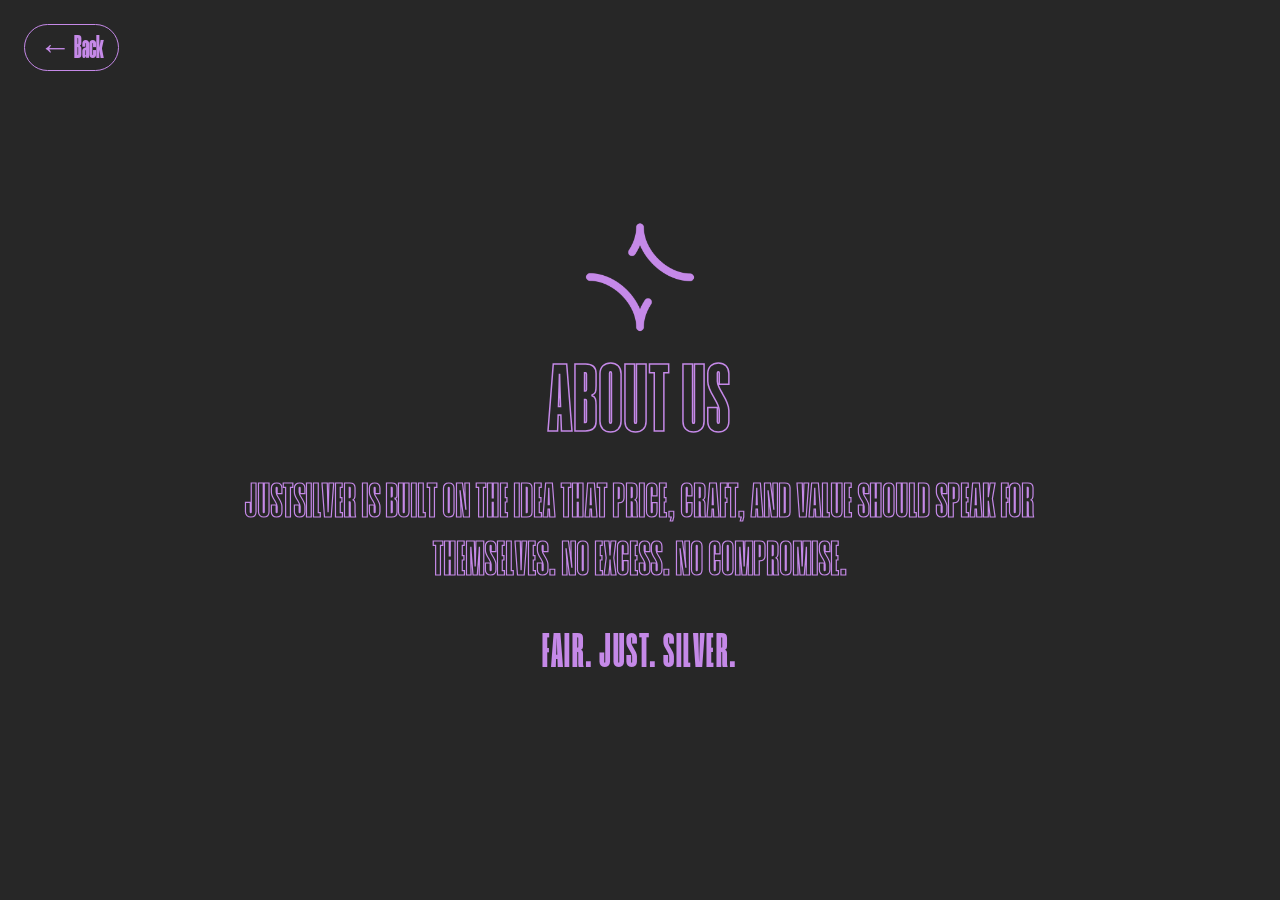
==== about.html @ 57898a16 "init commit" ====
<!DOCTYPE html>
<html lang="en">
<head>
    <meta charset="UTF-8">
    <title>About — JUSTSILVER</title>
    <link rel="icon" type="image/png" href="logo.png">

    <style>
        @font-face {
            font-family: 'Humane';
            src: url('humane-bold.otf') format('opentype');
            font-weight: bold;
            font-style: normal;
        }

        * {
            margin: 0;
            padding: 0;
            box-sizing: border-box;
        }

        html, body {
            width: 100%;
            height: 100%;
            background-color: #272727;
            font-family: 'Humane', sans-serif;
        }

        body {
            opacity: 0;
            transition: opacity 0.4s ease;
        }

        body.loaded {
            opacity: 1;
        }

        .container {
            height: 100%;
            max-width: 900px;
            margin: 0 auto;
            display: flex;
            flex-direction: column;
            align-items: center;
            justify-content: center;
            gap: 24px;
            text-align: center;
        }

        /* Back button */
        .back {
            position: absolute;
            top: 24px;
            left: 24px;
            font-size: 32px;
            color: #C589E8;
            text-decoration: none;
            border: 1px solid #C589E8;
            padding: 4px 14px;
            border-radius: 999px;
        }

        img.logo {
            max-width: 110px;
            height: auto;
        }

        /* Outlined title */
        .title {
            font-size: 96px;
            color: transparent;
            -webkit-text-stroke: 1.5px #C589E8;
            letter-spacing: 2px;
        }

        /* Outlined body text */
        .about-text {
            font-size: 48px;
            color: transparent;
            -webkit-text-stroke: 1.2px #C589E8;
            line-height: 1.2;
            letter-spacing: 1px;
        }

        /* Filled closing line */
        .closing {
            margin-top: 16px;
            font-size: 48px;
            color: #C589E8;
            letter-spacing: 1.5px;
        }
    </style>
</head>

<body>
    <a href="index.html" class="back transition-link">← Back</a>

    <div class="container">
        <img src="logo.png" alt="JUSTSILVER Logo" class="logo">

        <div class="title">ABOUT US</div>

        <div class="about-text">
            JUSTSILVER IS BUILT ON THE IDEA THAT PRICE, CRAFT,
            AND VALUE SHOULD SPEAK FOR THEMSELVES.
            NO EXCESS. NO COMPROMISE.
        </div>

        <div class="closing">
            FAIR. JUST. SILVER.
        </div>
    </div>

    <script>
        window.addEventListener('load', () => {
            document.body.classList.add('loaded');
        });

        document.querySelectorAll('.transition-link').forEach(link => {
            link.addEventListener('click', e => {
                e.preventDefault();
                const href = link.getAttribute('href');
                document.body.classList.remove('loaded');
                setTimeout(() => {
                    window.location.href = href;
                }, 400);
            });
        });
    </script>
</body>
</html>
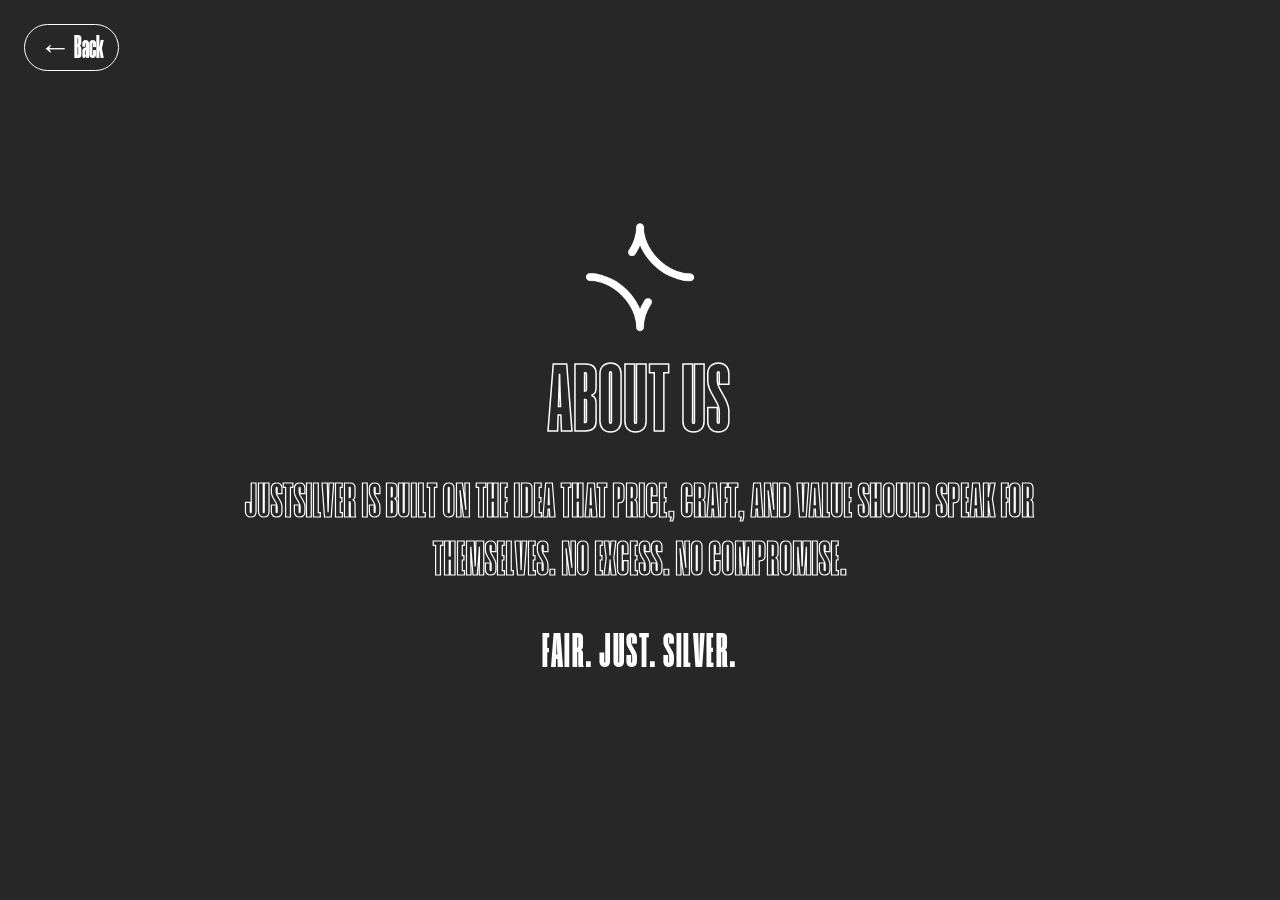
==== commit 1fb32177: "Add files via upload" ====
--- a/about.html
+++ b/about.html
@@ -23,12 +23,17 @@
             width: 100%;
             height: 100%;
             background-color: #272727;
+            background-image: url('WebsiteGradient.png');
+            background-size: cover;
+            background-position: center;
+            background-repeat: no-repeat;
             font-family: 'Humane', sans-serif;
         }
 
         body {
             opacity: 0;
             transition: opacity 0.4s ease;
+            overflow: hidden;
         }
 
         body.loaded {
@@ -53,9 +58,9 @@
             top: 24px;
             left: 24px;
             font-size: 32px;
-            color: #C589E8;
+            color: #FFFFFF;
             text-decoration: none;
-            border: 1px solid #C589E8;
+            border: 1px solid #FFFFFF;
             padding: 4px 14px;
             border-radius: 999px;
         }
@@ -69,7 +74,7 @@
         .title {
             font-size: 96px;
             color: transparent;
-            -webkit-text-stroke: 1.5px #C589E8;
+            -webkit-text-stroke: 1.5px #FFFFFF;
             letter-spacing: 2px;
         }
 
@@ -77,7 +82,7 @@
         .about-text {
             font-size: 48px;
             color: transparent;
-            -webkit-text-stroke: 1.2px #C589E8;
+            -webkit-text-stroke: 1.2px #FFFFFF;
             line-height: 1.2;
             letter-spacing: 1px;
         }
@@ -86,7 +91,7 @@
         .closing {
             margin-top: 16px;
             font-size: 48px;
-            color: #C589E8;
+            color: #FFFFFF;
             letter-spacing: 1.5px;
         }
     </style>
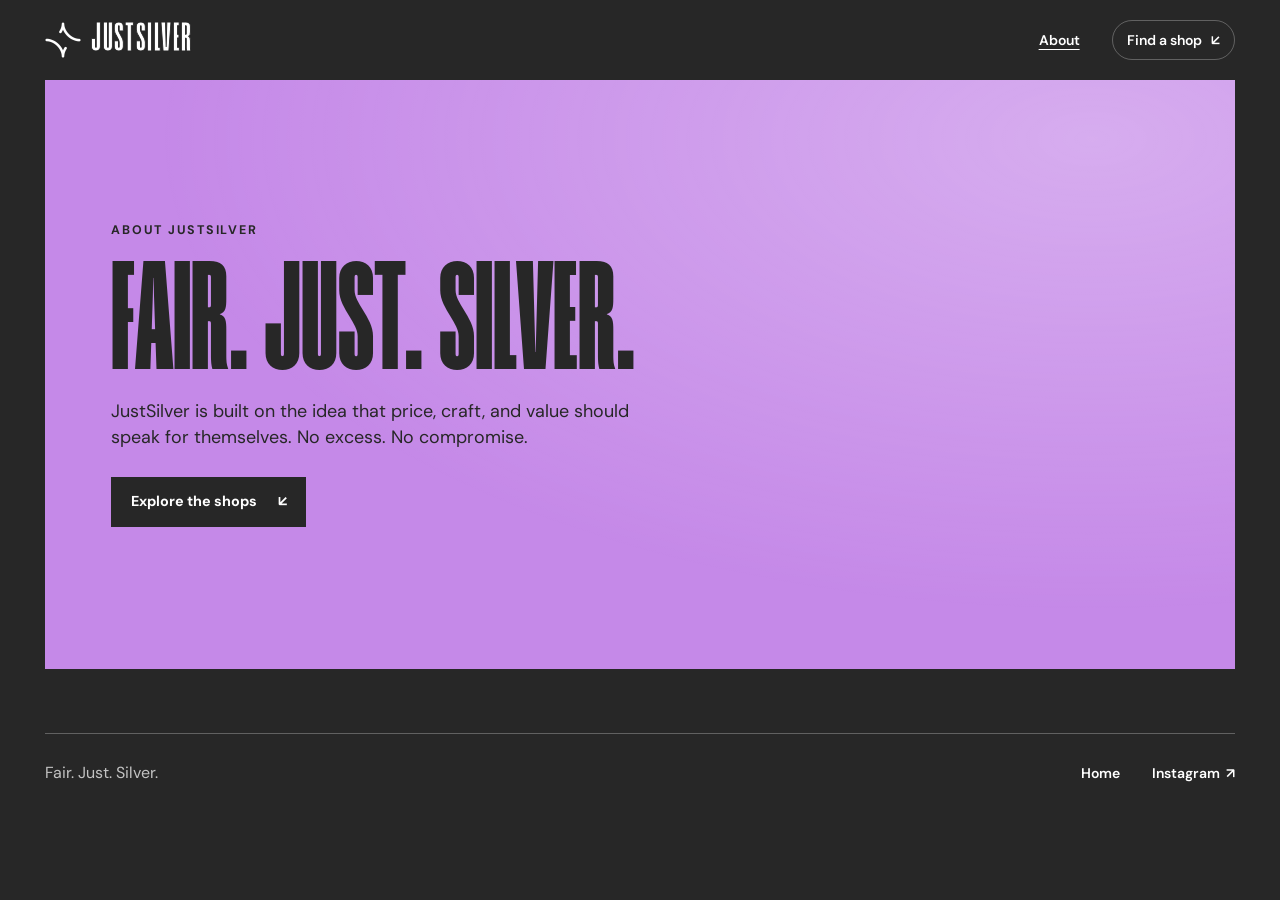
==== commit 2ee85ec2: "new design version v1" ====
--- a/about.html
+++ b/about.html
@@ -1,136 +1,48 @@
-<!DOCTYPE html>
+<!doctype html>
 <html lang="en">
 <head>
-    <meta charset="UTF-8">
-    <title>About — JUSTSILVER</title>
-    <link rel="icon" type="image/png" href="logo.png">
+  <meta charset="utf-8">
+  <meta name="viewport" content="width=device-width, initial-scale=1">
+  <meta name="description" content="About JustSilver, a vintage sterling silver jewelry shop.">
+  <meta name="theme-color" content="#272727">
+  <title>About — JustSilver</title>
+  <link rel="icon" href="mark.png" type="image/png">
+  <link rel="preconnect" href="https://fonts.googleapis.com">
+  <link rel="preconnect" href="https://fonts.gstatic.com" crossorigin>
+  <link rel="stylesheet" href="https://fonts.googleapis.com/css2?family=DM+Sans:wght@400..700&display=swap">
+  <link rel="stylesheet" href="brand-font.css">
+  <link rel="stylesheet" href="site.css">
+</head>
+<body>
+  <a class="skip-link" href="#main">Skip to content</a>
+  <header class="site-header shell">
+    <a class="brand" href="index.html" aria-label="JustSilver home">
+      <img src="mark.png" alt="" width="36" height="36">
+      <span>JUSTSILVER</span>
+    </a>
+    <nav class="site-nav" aria-label="Main navigation">
+      <a href="about.html" aria-current="page">About</a>
+      <a class="nav-shop" href="index.html#shops">Find a shop <span aria-hidden="true">↙</span></a>
+    </nav>
+  </header>
 
-    <style>
-        @font-face {
-            font-family: 'Humane';
-            src: url('humane-bold.otf') format('opentype');
-            font-weight: bold;
-            font-style: normal;
-        }
+  <main id="main" class="shell">
+    <section class="about-panel" aria-labelledby="about-title">
+      <div class="about-copy">
+        <p class="eyebrow">About JustSilver</p>
+        <h1 id="about-title">FAIR. JUST. SILVER.</h1>
+        <p>JustSilver is built on the idea that price, craft, and value should speak for themselves. No excess. No compromise.</p>
+        <a class="button" href="index.html#shops">Explore the shops <span aria-hidden="true">↙</span></a>
+      </div>
+    </section>
+  </main>
 
-        * {
-            margin: 0;
-            padding: 0;
-            box-sizing: border-box;
-        }
-
-        html, body {
-            width: 100%;
-            height: 100%;
-            background-color: #272727;
-            background-image: url('WebsiteGradient.png');
-            background-size: cover;
-            background-position: center;
-            background-repeat: no-repeat;
-            font-family: 'Humane', sans-serif;
-        }
-
-        body {
-            opacity: 0;
-            transition: opacity 0.4s ease;
-            overflow: hidden;
-        }
-
-        body.loaded {
-            opacity: 1;
-        }
-
-        .container {
-            height: 100%;
-            max-width: 900px;
-            margin: 0 auto;
-            display: flex;
-            flex-direction: column;
-            align-items: center;
-            justify-content: center;
-            gap: 24px;
-            text-align: center;
-        }
-
-        /* Back button */
-        .back {
-            position: absolute;
-            top: 24px;
-            left: 24px;
-            font-size: 32px;
-            color: #FFFFFF;
-            text-decoration: none;
-            border: 1px solid #FFFFFF;
-            padding: 4px 14px;
-            border-radius: 999px;
-        }
-
-        img.logo {
-            max-width: 110px;
-            height: auto;
-        }
-
-        /* Outlined title */
-        .title {
-            font-size: 96px;
-            color: transparent;
-            -webkit-text-stroke: 1.5px #FFFFFF;
-            letter-spacing: 2px;
-        }
-
-        /* Outlined body text */
-        .about-text {
-            font-size: 48px;
-            color: transparent;
-            -webkit-text-stroke: 1.2px #FFFFFF;
-            line-height: 1.2;
-            letter-spacing: 1px;
-        }
-
-        /* Filled closing line */
-        .closing {
-            margin-top: 16px;
-            font-size: 48px;
-            color: #FFFFFF;
-            letter-spacing: 1.5px;
-        }
-    </style>
-</head>
-
-<body>
-    <a href="index.html" class="back transition-link">← Back</a>
-
-    <div class="container">
-        <img src="logo.png" alt="JUSTSILVER Logo" class="logo">
-
-        <div class="title">ABOUT US</div>
-
-        <div class="about-text">
-            JUSTSILVER IS BUILT ON THE IDEA THAT PRICE, CRAFT,
-            AND VALUE SHOULD SPEAK FOR THEMSELVES.
-            NO EXCESS. NO COMPROMISE.
-        </div>
-
-        <div class="closing">
-            FAIR. JUST. SILVER.
-        </div>
-    </div>
-
-    <script>
-        window.addEventListener('load', () => {
-            document.body.classList.add('loaded');
-        });
-
-        document.querySelectorAll('.transition-link').forEach(link => {
-            link.addEventListener('click', e => {
-                e.preventDefault();
-                const href = link.getAttribute('href');
-                document.body.classList.remove('loaded');
-                setTimeout(() => {
-                    window.location.href = href;
-                }, 400);
-            });
-        });
-    </script>
+  <footer class="site-footer shell">
+    <p>Fair. Just. Silver.</p>
+    <nav aria-label="Footer navigation">
+      <a href="index.html">Home</a>
+      <a href="https://www.instagram.com/justsilverstore/">Instagram <span aria-hidden="true">↗</span></a>
+    </nav>
+  </footer>
 </body>
 </html>
--- a/brand-font.css
+++ b/brand-font.css
@@ -0,0 +1,7 @@
+@font-face {
+  font-family: Humane;
+  src: url("[data-uri]") format("opentype");
+  font-style: normal;
+  font-weight: 700;
+  font-display: swap;
+}
--- a/site.css
+++ b/site.css
@@ -0,0 +1,369 @@
+:root {
+  --header-height: 5rem;
+  --space: #0e0c15;
+  color-scheme: dark;
+  --pink: #C589E8;
+  --grey: #272727;
+  --white: #FFFFFF;
+  --muted: rgb(255 255 255 / 72%);
+  --line: rgb(255 255 255 / 27%);
+  --body-font: "DM Sans", system-ui, sans-serif;
+  --display-font: Humane, "Arial Narrow", "Helvetica Neue", sans-serif;
+}
+
+*, *::before, *::after { box-sizing: border-box; }
+
+body {
+  margin: 0;
+  background: var(--grey);
+  color: var(--white);
+  font-family: var(--body-font);
+  line-height: 1.5;
+}
+
+h1, h2, p { margin: 0; }
+a { color: inherit; }
+img { display: block; max-width: 100%; }
+
+a:focus-visible {
+  outline: 2px solid currentColor;
+  outline-offset: 5px;
+}
+
+.skip-link {
+  position: fixed;
+  z-index: 5;
+  inset: 12px auto auto 12px;
+  padding: 8px 14px;
+  background: var(--white);
+  color: var(--grey);
+  transform: translateY(-150%);
+}
+
+.skip-link:focus { transform: none; }
+
+.shell {
+  width: min(100% - clamp(2rem, 7vw, 8rem), 90rem);
+  margin-inline: auto;
+}
+
+.site-header, .site-footer {
+  display: flex;
+  justify-content: space-between;
+  align-items: center;
+  gap: 1rem;
+}
+
+.site-header { min-height: var(--header-height); }
+
+.home .site-header {
+  position: relative;
+  z-index: 1;
+}
+
+.brand {
+  display: inline-flex;
+  align-items: center;
+  gap: .65rem;
+  text-decoration: none;
+}
+
+.brand img { object-fit: contain; }
+
+.brand span {
+  font-family: var(--display-font);
+  font-weight: 700;
+  font-size: 2.55rem;
+  line-height: .75;
+  letter-spacing: .035em;
+  -webkit-text-stroke: .85px var(--grey);
+}
+
+.home .brand span { -webkit-text-stroke-color: var(--space); }
+
+.site-nav, .site-footer nav {
+  display: flex;
+  align-items: center;
+  gap: clamp(.85rem, 2.5vw, 2rem);
+}
+
+.site-nav a, .site-footer a {
+  font-size: .875rem;
+  font-weight: 600;
+  text-decoration: none;
+  text-underline-offset: .25em;
+}
+
+.site-nav a:hover, .site-footer a:hover,
+.site-nav a[aria-current="page"] { text-decoration: underline; }
+
+.site-nav .nav-shop {
+  display: inline-flex;
+  align-items: center;
+  gap: .55rem;
+  padding: .55rem .9rem;
+  border: 1px solid var(--line);
+  border-radius: 999px;
+  transition: background-color 180ms, color 180ms, border-color 180ms;
+}
+
+.site-nav .nav-shop:hover {
+  background: var(--pink);
+  color: var(--grey);
+  border-color: var(--pink);
+  text-decoration: none;
+}
+
+.hero, .about-panel {
+  position: relative;
+  display: grid;
+  align-items: center;
+  overflow: hidden;
+}
+
+.hero {
+  min-height: clamp(28rem, 43vw, 39rem);
+  color: var(--white);
+}
+
+.hero h1 span { color: var(--pink); }
+
+.space-intro {
+  position: relative;
+  isolation: isolate;
+}
+
+.space-field {
+  position: absolute;
+  z-index: -2;
+  inset: calc(-1 * var(--header-height)) 0 0;
+  width: 100%;
+  height: calc(100% + var(--header-height));
+  pointer-events: none;
+  background: radial-gradient(ellipse at 93% 105%, rgb(197 137 232 / 7%), transparent 50%), var(--space);
+}
+
+.hero-art {
+  position: absolute;
+  z-index: -1;
+  inset: 0 0 0 38%;
+  display: grid;
+  place-items: center;
+  pointer-events: none;
+}
+
+.bracelet-cutout { position: absolute; }
+
+.bracelet-float {
+  width: min(78%, 38rem);
+  animation: bracelet-float 7s ease-in-out infinite;
+}
+
+.hero-bracelet {
+  --bracelet-angle: -9deg;
+  width: 100%;
+  height: auto;
+  filter: brightness(.89);
+  clip-path: url("#bracelet-cutout");
+  transform: perspective(62rem) rotateX(var(--bracelet-x, 0deg)) rotateY(var(--bracelet-y, 0deg))
+    rotate(var(--bracelet-angle));
+}
+
+@keyframes bracelet-float {
+  50% { transform: translateY(-12px); }
+}
+
+.hero-copy, .about-copy {
+  padding: clamp(2rem, 5.2vw, 5.5rem);
+}
+
+.eyebrow {
+  font-weight: 700;
+  font-size: .78rem;
+  letter-spacing: .14em;
+  text-transform: uppercase;
+}
+
+.hero h1, .about-panel h1, .section-heading h2 {
+  font-family: var(--display-font);
+  font-weight: 700;
+  text-wrap: balance;
+}
+
+.hero h1, .about-panel h1 {
+  margin-block: .19em .09em;
+  font-size: clamp(5.3rem, 12vw, 11.75rem);
+  line-height: .745;
+}
+
+.hero-description, .about-copy > p:not(.eyebrow) {
+  font-size: clamp(1rem, 1.4vw, 1.2rem);
+  max-width: 36ch;
+}
+
+.button {
+  display: inline-flex;
+  align-items: center;
+  justify-content: space-between;
+  gap: 1.3rem;
+  min-height: 3.15rem;
+  margin-top: 1.6rem;
+  padding: .65rem 1.15rem;
+  background: var(--grey);
+  color: var(--white);
+  border: 1px solid var(--grey);
+  font-size: .9rem;
+  font-weight: 700;
+  text-decoration: none;
+  transition: background-color 180ms, color 180ms;
+}
+
+.button:focus-visible { outline-color: var(--grey); }
+
+.button:hover {
+  background: var(--white);
+  color: var(--grey);
+}
+
+.hero .button {
+  background: var(--white);
+  border-color: var(--white);
+  color: var(--grey);
+}
+
+.hero .button:hover {
+  background: var(--pink);
+  border-color: var(--pink);
+}
+
+.hero .button:focus-visible { outline-color: var(--white); }
+
+.button span, .shop-arrow { transition: transform 200ms ease; }
+.button:hover span { transform: translateY(3px); }
+
+.shops {
+  padding-block: clamp(2.5rem, 5.3vw, 5rem);
+  scroll-margin-block-start: 1.2rem;
+}
+
+.section-heading {
+  display: flex;
+  justify-content: space-between;
+  align-items: baseline;
+  flex-wrap: wrap;
+  column-gap: 1.5rem;
+  row-gap: .4rem;
+  margin-bottom: 1.15rem;
+}
+
+.section-heading h2 {
+  font-size: clamp(3.2rem, 5.5vw, 5.5rem);
+  line-height: .9;
+}
+
+.section-heading p { color: var(--muted); }
+
+.shop-list {
+  display: grid;
+  grid-template-columns: repeat(3, minmax(0, 1fr));
+  gap: .8rem;
+  padding: 0;
+  margin: 0;
+  list-style: none;
+}
+
+.shop-card {
+  display: flex;
+  align-items: center;
+  justify-content: space-between;
+  gap: .65rem;
+  min-height: clamp(5.5rem, 11vw, 9.5rem);
+  padding: .7rem clamp(.85rem, 2.2vw, 2.1rem);
+  border: 1px solid var(--line);
+  text-decoration: none;
+  transition: background-color 200ms, border-color 200ms, color 200ms;
+}
+
+.shop-card:hover, .shop-card:focus-visible {
+  background: var(--pink);
+  border-color: var(--pink);
+  color: var(--grey);
+}
+
+.shop-card:focus-visible { outline-color: var(--white); }
+
+.shop-name {
+  font-weight: 600;
+  font-size: clamp(1.6rem, 3.25vw, 3.2rem);
+  letter-spacing: -.065em;
+  line-height: 1;
+}
+
+.shop-arrow {
+  display: grid;
+  place-items: center;
+  width: 2.25rem;
+  height: 2.25rem;
+  flex: 0 0 auto;
+  border: 1px solid currentColor;
+  border-radius: 50%;
+  font-size: 1.05rem;
+}
+
+.shop-card:is(:hover, :focus-visible) .shop-arrow { transform: rotate(12deg); }
+
+.site-footer {
+  min-height: 5rem;
+  padding-block: 1rem;
+  border-top: 1px solid var(--line);
+}
+
+.site-footer p { color: var(--muted); }
+.site-footer a span { margin-left: .2em; }
+
+.about-panel {
+  min-height: clamp(25rem, 46vw, 41rem);
+  margin-bottom: clamp(2rem, 5vw, 5rem);
+  color: var(--grey);
+  background: radial-gradient(ellipse at 88% 10%, rgb(255 255 255 / 30%), transparent 63%), var(--pink);
+}
+
+.about-copy { max-width: 63rem; }
+.about-copy > p:not(.eyebrow) { max-width: 46ch; }
+
+@media (max-width: 50rem) {
+  .hero h1 { font-size: clamp(4.8rem, 13.7vw, 7rem); }
+  .hero-art { left: 34%; }
+}
+
+@media (max-width: 38rem) {
+  :root { --header-height: 4rem; }
+  .brand { gap: .35rem; }
+  .brand img { width: 28px; height: 28px; }
+  .brand span { font-size: 2rem; }
+  .site-nav .nav-shop { padding-inline: .65rem; }
+  .hero { min-height: 0; }
+  .hero-copy { padding: 1.65rem 1.25rem 0; }
+  .hero-art {
+    position: relative;
+    z-index: 0;
+    inset: auto;
+    grid-row: 2;
+    min-height: 12rem;
+  }
+
+  .bracelet-float { width: min(80%, 22rem); }
+  .hero h1 { font-size: clamp(4.25rem, 16.4vw, 6.1rem); }
+  .button { margin-top: 1.15rem; }
+  .shop-list { grid-template-columns: 1fr; gap: .55rem; }
+  .shop-card { min-height: 4.6rem; padding-inline: 1rem; }
+  .shop-name { font-size: 1.85rem; }
+  .site-footer { flex-wrap: wrap; gap: .6rem 1rem; }
+  .about-panel h1 { font-size: clamp(4.4rem, 17vw, 6.5rem); }
+}
+
+@media (prefers-reduced-motion: reduce) {
+  *, *::before, *::after { transition: none !important; }
+  .bracelet-float { animation: none; }
+  .hero-bracelet { transform: rotate(var(--bracelet-angle)); }
+}
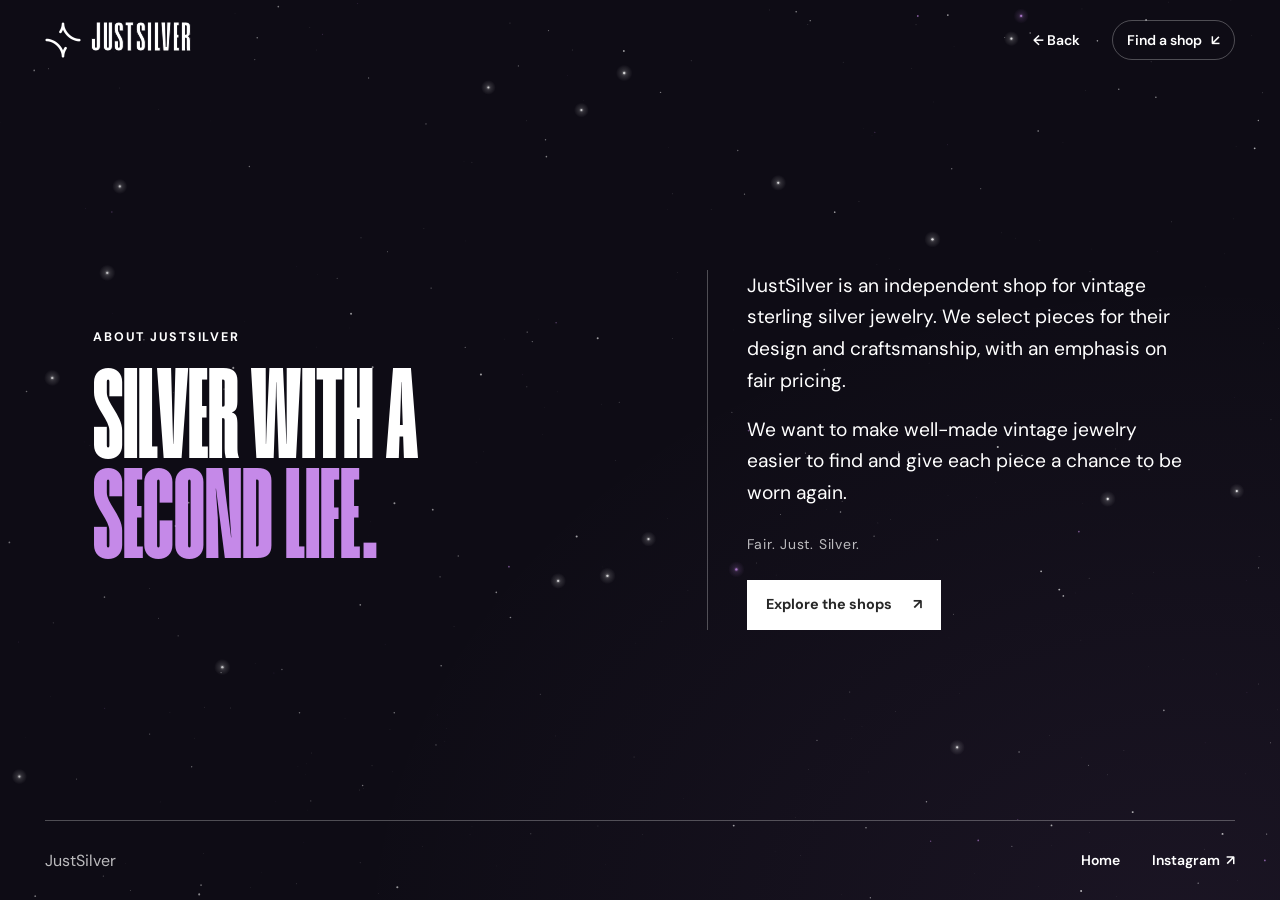
==== commit 9f6d0e16: "new design version v2" ====
--- a/about.html
+++ b/about.html
@@ -2,9 +2,9 @@
 <html lang="en">
 <head>
   <meta charset="utf-8">
-  <meta name="viewport" content="width=device-width, initial-scale=1">
+  <meta name="viewport" content="width=device-width, initial-scale=1, viewport-fit=cover">
   <meta name="description" content="About JustSilver, a vintage sterling silver jewelry shop.">
-  <meta name="theme-color" content="#272727">
+  <meta name="theme-color" content="#0e0c15">
   <title>About — JustSilver</title>
   <link rel="icon" href="mark.png" type="image/png">
   <link rel="preconnect" href="https://fonts.googleapis.com">
@@ -12,8 +12,10 @@
   <link rel="stylesheet" href="https://fonts.googleapis.com/css2?family=DM+Sans:wght@400..700&display=swap">
   <link rel="stylesheet" href="brand-font.css">
   <link rel="stylesheet" href="site.css">
+  <script src="hero-art.js" defer></script>
 </head>
-<body>
+<body class="about-page space-page">
+  <canvas class="space-field" aria-hidden="true"></canvas>
   <a class="skip-link" href="#main">Skip to content</a>
   <header class="site-header shell">
     <a class="brand" href="index.html" aria-label="JustSilver home">
@@ -21,24 +23,28 @@
       <span>JUSTSILVER</span>
     </a>
     <nav class="site-nav" aria-label="Main navigation">
-      <a href="about.html" aria-current="page">About</a>
+      <a href="index.html" aria-label="Back to JustSilver home"><span aria-hidden="true">←</span> Back</a>
       <a class="nav-shop" href="index.html#shops">Find a shop <span aria-hidden="true">↙</span></a>
     </nav>
   </header>
 
   <main id="main" class="shell">
     <section class="about-panel" aria-labelledby="about-title">
+      <div class="about-heading">
+        <p class="eyebrow">About JustSilver</p>
+        <h1 id="about-title">SILVER WITH A <span>SECOND LIFE.</span></h1>
+      </div>
       <div class="about-copy">
-        <p class="eyebrow">About JustSilver</p>
-        <h1 id="about-title">FAIR. JUST. SILVER.</h1>
-        <p>JustSilver is built on the idea that price, craft, and value should speak for themselves. No excess. No compromise.</p>
-        <a class="button" href="index.html#shops">Explore the shops <span aria-hidden="true">↙</span></a>
+        <p>JustSilver is an independent shop for vintage sterling silver jewelry. We select pieces for their design and craftsmanship, with an emphasis on fair pricing.</p>
+        <p>We want to make well-made vintage jewelry easier to find and give each piece a chance to be worn again.</p>
+        <p class="about-signoff">Fair. Just. Silver.</p>
+        <a class="button" href="index.html#shops">Explore the shops <span aria-hidden="true">↗</span></a>
       </div>
     </section>
   </main>
 
   <footer class="site-footer shell">
-    <p>Fair. Just. Silver.</p>
+    <p>JustSilver</p>
     <nav aria-label="Footer navigation">
       <a href="index.html">Home</a>
       <a href="https://www.instagram.com/justsilverstore/">Instagram <span aria-hidden="true">↗</span></a>
--- a/site.css
+++ b/site.css
@@ -56,7 +56,7 @@
 
 .site-header { min-height: var(--header-height); }
 
-.home .site-header {
+.space-page .site-header {
   position: relative;
   z-index: 1;
 }
@@ -79,7 +79,7 @@
   -webkit-text-stroke: .85px var(--grey);
 }
 
-.home .brand span { -webkit-text-stroke-color: var(--space); }
+.space-page .brand span { -webkit-text-stroke-color: var(--space); }
 
 .site-nav, .site-footer nav {
   display: flex;
@@ -173,7 +173,7 @@
   50% { transform: translateY(-12px); }
 }
 
-.hero-copy, .about-copy {
+.hero-copy {
   padding: clamp(2rem, 5.2vw, 5.5rem);
 }
 
@@ -190,13 +190,13 @@
   text-wrap: balance;
 }
 
-.hero h1, .about-panel h1 {
+.hero h1 {
   margin-block: .19em .09em;
   font-size: clamp(5.3rem, 12vw, 11.75rem);
   line-height: .745;
 }
 
-.hero-description, .about-copy > p:not(.eyebrow) {
+.hero-description {
   font-size: clamp(1rem, 1.4vw, 1.2rem);
   max-width: 36ch;
 }
@@ -225,18 +225,18 @@
   color: var(--grey);
 }
 
-.hero .button {
+.space-page main .button {
   background: var(--white);
   border-color: var(--white);
   color: var(--grey);
 }
 
-.hero .button:hover {
+.space-page main .button:hover {
   background: var(--pink);
   border-color: var(--pink);
 }
 
-.hero .button:focus-visible { outline-color: var(--white); }
+.space-page main .button:focus-visible { outline-color: var(--white); }
 
 .button span, .shop-arrow { transition: transform 200ms ease; }
 .button:hover span { transform: translateY(3px); }
@@ -245,6 +245,8 @@
   padding-block: clamp(2.5rem, 5.3vw, 5rem);
   scroll-margin-block-start: 1.2rem;
 }
+
+.shops:focus { outline: none; }
 
 .section-heading {
   display: flex;
@@ -321,45 +323,155 @@
 .site-footer p { color: var(--muted); }
 .site-footer a span { margin-left: .2em; }
 
+.about-page {
+  position: relative;
+  isolation: isolate;
+  display: flex;
+  flex-direction: column;
+  min-height: 100vh;
+  min-height: 100svh;
+}
+
+.about-page > .space-field {
+  inset: 0;
+  height: 100%;
+}
+
+.about-page main {
+  display: grid;
+  align-items: center;
+  flex: 1;
+}
+
 .about-panel {
-  min-height: clamp(25rem, 46vw, 41rem);
-  margin-bottom: clamp(2rem, 5vw, 5rem);
-  color: var(--grey);
-  background: radial-gradient(ellipse at 88% 10%, rgb(255 255 255 / 30%), transparent 63%), var(--pink);
-}
-
-.about-copy { max-width: 63rem; }
-.about-copy > p:not(.eyebrow) { max-width: 46ch; }
+  grid-template-columns: minmax(0, 1.12fr) minmax(0, 1fr);
+  gap: clamp(2rem, 6vw, 7rem);
+  padding: clamp(3.5rem, 8vw, 8rem) clamp(0rem, 3.8vw, 4rem);
+  overflow: visible;
+}
+
+.about-heading h1 {
+  margin-top: .2em;
+  font-size: clamp(4.85rem, 10vw, 10.5rem);
+  line-height: .78;
+}
+
+.about-heading h1 span {
+  display: block;
+  color: var(--pink);
+}
+
+.about-copy {
+  max-width: 40ch;
+  padding-inline-start: clamp(1rem, 3vw, 3rem);
+  border-inline-start: 1px solid var(--line);
+  font-size: clamp(1rem, 1.55vw, 1.2rem);
+  line-height: 1.65;
+}
+
+.about-copy p + p { margin-top: .9em; }
+
+.about-copy .about-signoff {
+  margin-top: 1.5rem;
+  color: var(--muted);
+  font-size: .875rem;
+  font-weight: 400;
+  letter-spacing: .055em;
+}
+
+.about-copy .button { margin-top: 1.5rem; }
 
 @media (max-width: 50rem) {
   .hero h1 { font-size: clamp(4.8rem, 13.7vw, 7rem); }
   .hero-art { left: 34%; }
+
+  .about-panel {
+    grid-template-columns: minmax(0, 1fr);
+    gap: 1.75rem;
+  }
+
+  .about-copy {
+    padding-inline-start: 0;
+    border-inline-start: 0;
+  }
 }
 
 @media (max-width: 38rem) {
-  :root { --header-height: 4rem; }
+  :root { --header-height: 4.5rem; }
   .brand { gap: .35rem; }
   .brand img { width: 28px; height: 28px; }
   .brand span { font-size: 2rem; }
-  .site-nav .nav-shop { padding-inline: .65rem; }
-  .hero { min-height: 0; }
-  .hero-copy { padding: 1.65rem 1.25rem 0; }
+  .site-nav .nav-shop { min-height: 2.75rem; padding-inline: .75rem; }
+  .space-page { --header-height: calc(4.5rem + env(safe-area-inset-top)); }
+  .space-page .site-header { gap: .6rem; padding-top: env(safe-area-inset-top); }
+  .space-page .site-nav { gap: clamp(.4rem, 2vw, .85rem); white-space: nowrap; }
+  .space-page .shell {
+    width: auto;
+    margin-inline-start: max(1.25rem, env(safe-area-inset-left));
+    margin-inline-end: max(1.25rem, env(safe-area-inset-right));
+  }
+
+  .hero {
+    min-height: 0;
+    padding-block: clamp(2rem, 9vw, 3.5rem) 1.75rem;
+    grid-template-columns: minmax(0, 1fr);
+    overflow: visible;
+  }
+
+  .hero-copy { display: contents; }
+  .hero .eyebrow { font-size: .71rem; }
+  .hero h1 {
+    margin-block: .2em .13em;
+    font-size: clamp(4.75rem, 26.5vw, 9.3rem);
+  }
+
+  .hero-description {
+    max-width: 28ch;
+    font-size: 1.05rem;
+    text-wrap: pretty;
+  }
+
   .hero-art {
     position: relative;
     z-index: 0;
     inset: auto;
-    grid-row: 2;
-    min-height: 12rem;
-  }
-
-  .bracelet-float { width: min(80%, 22rem); }
-  .hero h1 { font-size: clamp(4.25rem, 16.4vw, 6.1rem); }
-  .button { margin-top: 1.15rem; }
-  .shop-list { grid-template-columns: 1fr; gap: .55rem; }
-  .shop-card { min-height: 4.6rem; padding-inline: 1rem; }
-  .shop-name { font-size: 1.85rem; }
+    grid-row: 4;
+    height: clamp(10.25rem, 53vw, 17rem);
+  }
+
+  .bracelet-float { width: min(100%, 31rem); }
+  .space-page main .button {
+    z-index: 1;
+    width: 100%;
+    min-height: 3.5rem;
+    border-radius: 1rem;
+    padding-inline: 1.15rem;
+    font-size: 1rem;
+  }
+
+  .space-page main .button span { font-size: 1.3rem; }
+  .hero .button { margin-top: 0; }
+  .shops { padding-block: 2.25rem 2.75rem; }
+  .section-heading h2 { font-size: clamp(3.75rem, 14vw, 5.75rem); }
+  .shop-list { grid-template-columns: 1fr; gap: .65rem; }
+  .shop-card {
+    min-height: 4.75rem;
+    padding-inline: 1rem;
+    border-radius: 1rem;
+    background: rgb(255 255 255 / 5%);
+  }
+
+  .shop-name { font-size: 2rem; }
   .site-footer { flex-wrap: wrap; gap: .6rem 1rem; }
-  .about-panel h1 { font-size: clamp(4.4rem, 17vw, 6.5rem); }
+  .space-page .site-footer { padding-bottom: max(1rem, env(safe-area-inset-bottom)); }
+  .about-panel { padding: 2.75rem 0 3rem; }
+  .about-heading h1 { font-size: clamp(4.85rem, 21vw, 7.5rem); }
+}
+
+@media (max-width: 22.5rem) {
+  .space-page .brand img { width: 23px; height: 23px; }
+  .space-page .brand span { font-size: 1.7rem; }
+  .space-page .site-nav .nav-shop { gap: .35rem; padding-inline: .55rem; }
 }
 
 @media (prefers-reduced-motion: reduce) {
